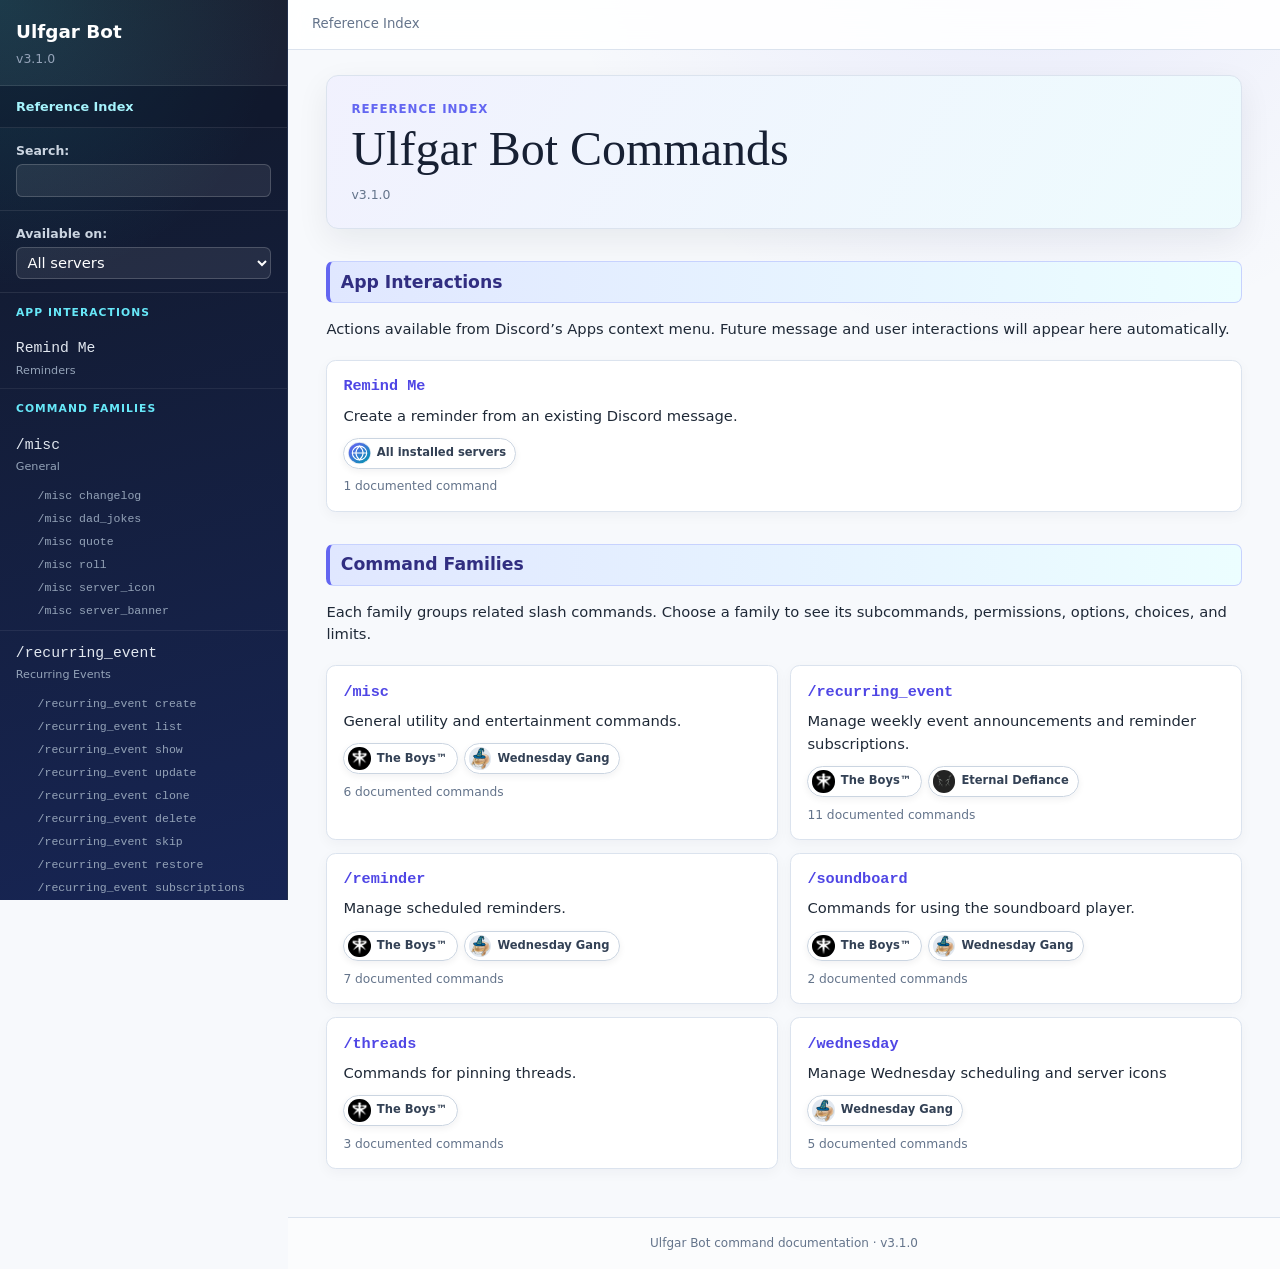
==== site/index.html @ 9d8c9918 "Page updates for v3.1.0" ====
<!doctype html>
<html lang="en">
  <head>
    <meta charset="utf-8">
    <meta name="viewport" content="width=device-width, initial-scale=1">
    <meta name="theme-color" content="#111827">
    <meta
      name="description"
      content="Reference documentation for the public Ulfgar Bot command families and subcommands."
    >
    <title>Ulfgar Bot Command Reference</title>
    <link rel="stylesheet" href="assets/styles.css">
    <script src="assets/app.js" defer></script>
  </head>
  <body>
    <a class="skip-link" href="#content">Skip to documentation</a>

    <aside class="nav-panel" aria-label="Command family index">
      <header class="nav-header">
        <a class="project-name" href="./">Ulfgar Bot</a>
        <span id="nav-version">Command reference</span>
      </header>

      <div class="nav-tabs" aria-hidden="true">
        <strong>Reference Index</strong>
      </div>

      <div class="nav-search">
        <label for="family-search">Search:</label>
        <input id="family-search" type="search" autocomplete="off">
      </div>

      <div class="nav-filter">
        <label for="server-filter">Available on:</label>
        <select id="server-filter">
          <option value="">All servers</option>
        </select>
      </div>

      <nav>
        <ul id="family-list" class="family-list" aria-busy="true"></ul>
      </nav>
    </aside>

    <div class="document-panel">
      <header class="toolbar">
        <div id="breadcrumb" class="breadcrumb">
          <a href="./">Index</a>
        </div>
        <button id="nav-toggle" class="nav-toggle" type="button" aria-expanded="false">
          Command families
        </button>
      </header>

      <main id="content" tabindex="-1">
        <section id="loading-state" class="notice">
          <h1>Loading command reference…</h1>
        </section>

        <section id="error-state" class="notice notice--error" hidden>
          <h1>The command reference could not be loaded</h1>
          <p>Please refresh the page or report the problem in the site repository.</p>
        </section>

        <article id="documentation" hidden></article>
      </main>

      <footer>
        <p id="footer-version">Generated command documentation</p>
      </footer>
    </div>
  </body>
</html>
---- site/assets/styles.css ----
:root {
  --ink: #1f2937;
  --muted: #64748b;
  --border: #dbe3ee;
  --soft-border: #e8edf4;
  --panel: #111827;
  --surface: #fff;
  --canvas: #f7f9fc;
  --code: #111827;
  --link: #4f46e5;
  --link-hover: #3730a3;
  --accent: #6366f1;
  --accent-bright: #22d3ee;
  --shadow: 0 0.7rem 2rem rgb(15 23 42 / 7%);
  --nav-width: 18rem;
  color: var(--ink);
  background: var(--canvas);
  font-family: Inter, ui-sans-serif, system-ui, -apple-system, BlinkMacSystemFont,
    "Segoe UI", sans-serif;
}

* {
  box-sizing: border-box;
}

html {
  scroll-behavior: smooth;
}

body {
  min-width: 19rem;
  margin: 0;
  color: var(--ink);
  background:
    radial-gradient(circle at 80% -10%, rgb(99 102 241 / 10%), transparent 30rem),
    var(--canvas);
  font-size: 0.92rem;
  line-height: 1.55;
}

a {
  color: var(--link);
  text-decoration: none;
}

a:hover {
  color: var(--link-hover);
  text-decoration: underline;
}

code,
.signature,
.summary-signature,
.family-name,
.parameter-name,
.parameter-type {
  font-family: Menlo, Monaco, Consolas, "Liberation Mono", monospace;
}

.skip-link {
  position: fixed;
  z-index: 20;
  top: 0.5rem;
  left: 0.5rem;
  padding: 0.55rem 0.8rem;
  color: white;
  background: var(--accent);
  border-radius: 0.4rem;
  transform: translateY(-180%);
}

.skip-link:focus {
  transform: translateY(0);
}

.nav-panel {
  position: fixed;
  z-index: 5;
  inset: 0 auto 0 0;
  width: var(--nav-width);
  overflow-y: auto;
  color: #cbd5e1;
  background:
    radial-gradient(circle at 0 0, rgb(34 211 238 / 14%), transparent 18rem),
    linear-gradient(165deg, #111827, #172554);
  border-right: 1px solid #24314c;
}

.nav-header {
  padding: 1.1rem 1rem;
  background: rgb(255 255 255 / 4%);
  border-bottom: 1px solid rgb(255 255 255 / 10%);
}

.project-name {
  display: block;
  color: white;
  font-size: 1.15rem;
  font-weight: 700;
}

.project-name:hover {
  color: white;
  text-decoration: none;
}

.nav-header span {
  display: block;
  margin-top: 0.15rem;
  color: #94a3b8;
  font-size: 0.78rem;
}

.nav-tabs {
  padding: 0.65rem 1rem;
  color: #a5f3fc;
  background: rgb(15 23 42 / 38%);
  border-bottom: 1px solid rgb(255 255 255 / 9%);
  font-size: 0.8rem;
}

.nav-search,
.nav-filter {
  padding: 0.8rem 1rem;
  border-bottom: 1px solid rgb(255 255 255 / 9%);
}

.nav-search label,
.nav-filter label {
  display: block;
  margin-bottom: 0.25rem;
  color: #cbd5e1;
  font-size: 0.78rem;
  font-weight: 700;
}

.nav-search input,
.nav-filter select {
  width: 100%;
  min-height: 2rem;
  padding: 0.25rem 0.4rem;
  color: white;
  background: rgb(255 255 255 / 8%);
  border: 1px solid rgb(255 255 255 / 18%);
  border-radius: 0.4rem;
  font: inherit;
}

.nav-filter select {
  color-scheme: light;
}

.nav-filter option {
  color: #172033;
  background: #f8fafc;
}

.nav-filter option:checked {
  color: #0f172a;
  background: #93c5fd;
}

.family-list,
.subcommand-list {
  margin: 0;
  padding: 0;
  list-style: none;
}

.family-list > li {
  border-bottom: 1px solid rgb(255 255 255 / 7%);
}

.family-list > .nav-group-title {
  padding: 0.75rem 1rem 0.35rem;
  color: #67e8f9;
  border-bottom: 0;
  font-size: 0.67rem;
  font-weight: 800;
  letter-spacing: 0.1em;
  text-transform: uppercase;
}

.family-list > li > a {
  display: block;
  padding: 0.58rem 1rem 0.58rem 0.8rem;
  color: #e2e8f0;
  border-left: 0.2rem solid transparent;
}

.family-list > li > a:hover,
.family-list > li > a[aria-current="page"] {
  color: white;
  background: linear-gradient(90deg, rgb(99 102 241 / 28%), rgb(34 211 238 / 7%));
  border-left-color: var(--accent-bright);
  text-decoration: none;
}

.family-list small {
  display: block;
  margin-top: 0.1rem;
  color: #94a3b8;
  font-size: 0.7rem;
}

.subcommand-list {
  padding: 0 0 0.5rem 1.85rem;
}

.subcommand-list a {
  display: block;
  padding: 0.16rem 0.5rem;
  color: #94a3b8;
  font-family: Menlo, Monaco, Consolas, "Liberation Mono", monospace;
  font-size: 0.72rem;
  overflow-wrap: anywhere;
}

.subcommand-list a:hover {
  color: #a5f3fc;
}

.document-panel {
  min-height: 100vh;
  margin-left: var(--nav-width);
}

.toolbar {
  position: sticky;
  z-index: 3;
  top: 0;
  display: flex;
  min-height: 3.1rem;
  padding: 0.75rem 1.5rem;
  align-items: center;
  justify-content: space-between;
  background: rgb(255 255 255 / 88%);
  border-bottom: 1px solid var(--border);
  backdrop-filter: blur(0.8rem);
}

.breadcrumb {
  color: var(--muted);
  font-size: 0.83rem;
}

.nav-toggle {
  display: none;
  padding: 0.4rem 0.6rem;
  color: var(--ink);
  background: white;
  border: 1px solid var(--border);
  border-radius: 0.4rem;
}

#content {
  width: min(66rem, 100%);
  min-height: calc(100vh - 7rem);
  padding: 1.6rem clamp(1rem, 3vw, 2.5rem) 3rem;
}

.object-header {
  margin-bottom: 2rem;
  padding: 1.5rem;
  background:
    linear-gradient(120deg, rgb(99 102 241 / 9%), rgb(34 211 238 / 8%)),
    var(--surface);
  border: 1px solid var(--border);
  border-radius: 0.75rem;
  box-shadow: var(--shadow);
}

.object-kind {
  margin: 0 0 0.15rem;
  color: var(--accent);
  font-size: 0.74rem;
  font-weight: 750;
  letter-spacing: 0.08em;
  text-transform: uppercase;
}

h1 {
  margin: 0;
  color: #172033;
  font-family: ui-serif, Georgia, Cambria, "Times New Roman", serif;
  font-size: clamp(2rem, 5vw, 3rem);
  font-weight: 500;
  line-height: 1.18;
}

.defined-in {
  margin: 0.45rem 0 0;
  color: var(--muted);
  font-size: 0.78rem;
}

.server-pills {
  display: flex;
  flex-wrap: wrap;
  gap: 0.4rem;
  margin-top: 0.8rem;
}

.server-pill {
  display: inline-flex;
  min-height: 1.9rem;
  padding: 0.2rem 0.58rem 0.2rem 0.25rem;
  color: #334155;
  align-items: center;
  gap: 0.38rem;
  background: rgb(255 255 255 / 82%);
  border: 1px solid #cbd5e1;
  border-radius: 999px;
  box-shadow: 0 0.15rem 0.45rem rgb(15 23 42 / 6%);
  font-size: 0.72rem;
  font-weight: 700;
}

.server-pill img {
  width: 1.4rem;
  height: 1.4rem;
  flex: 0 0 auto;
  object-fit: cover;
  background: #e2e8f0;
  border-radius: 50%;
}

.family-index-item .server-pills {
  margin-top: 0.65rem;
}

.doc-section {
  margin-top: 2rem;
}

.section-title {
  margin: 0 0 0.9rem;
  padding: 0.42rem 0.65rem;
  color: #312e81;
  background: linear-gradient(90deg, #e0e7ff, #ecfeff);
  border: 1px solid #c7d2fe;
  border-left: 0.25rem solid var(--accent);
  border-radius: 0.45rem;
  font-size: 1.08rem;
}

.prose > p,
.doc-section > p {
  max-width: 58rem;
}

.summary-table {
  width: 100%;
  overflow: hidden;
  background: var(--surface);
  border: 1px solid var(--border);
  border-collapse: separate;
  border-spacing: 0;
  border-radius: 0.55rem;
  box-shadow: 0 0.3rem 1rem rgb(15 23 42 / 4%);
}

.summary-table td {
  padding: 0.55rem 0.65rem;
  border-bottom: 1px solid var(--soft-border);
  vertical-align: top;
}

.summary-table tr:last-child td {
  border-bottom: 0;
}

.summary-table tr:nth-child(odd) {
  background: #f8fafc;
}

.summary-signature {
  width: 48%;
  font-size: 0.82rem;
  overflow-wrap: anywhere;
}

.method-detail {
  margin: 0 0 2.3rem;
  scroll-margin-top: 4.3rem;
}

.signature {
  margin: 0;
  padding: 0.58rem 0.75rem;
  color: #cbd5e1;
  background: var(--code);
  border: 1px solid #273449;
  border-radius: 0.45rem;
  font-size: 0.9rem;
  font-weight: 400;
  overflow-wrap: anywhere;
  box-shadow: 0 0.25rem 0.8rem rgb(15 23 42 / 8%);
}

.signature strong {
  color: #67e8f9;
}

.discussion {
  margin: 0.85rem 0;
}

.discussion p {
  margin: 0.4rem 0;
}

.tags {
  margin: 1rem 0;
}

.tag-title {
  margin: 0.8rem 0 0.15rem;
  font-weight: 700;
}

.tags ul {
  margin: 0.2rem 0 0.6rem;
  padding-left: 1.8rem;
}

.tags code,
.parameter-type {
  padding: 0.08rem 0.28rem;
  color: #5b21b6;
  background: #f3e8ff;
  border-radius: 0.25rem;
}

.parameter-list > li {
  margin-bottom: 0.75rem;
}

.parameter-heading {
  display: flex;
  flex-wrap: wrap;
  gap: 0.45rem;
  align-items: baseline;
}

.parameter-name {
  font-weight: 700;
}

.parameter-heading em {
  color: var(--muted);
  font-size: 0.78rem;
}

.parameter-list p {
  margin: 0.15rem 0;
}

.constraint {
  color: var(--muted);
  font-size: 0.8rem;
}

.family-index {
  display: grid;
  grid-template-columns: repeat(auto-fit, minmax(min(100%, 20rem), 1fr));
  gap: 0.8rem;
  margin-top: 1.2rem;
}

.family-index-item {
  padding: 0.9rem 1rem;
  background: var(--surface);
  border: 1px solid var(--border);
  border-radius: 0.6rem;
  box-shadow: 0 0.25rem 0.8rem rgb(15 23 42 / 4%);
  transition: border-color 120ms ease-out, box-shadow 120ms ease-out, transform 120ms ease-out;
}

.family-index-item:hover {
  border-color: #a5b4fc;
  box-shadow: var(--shadow);
  transform: translateY(-0.12rem);
}

.family-index-item h3,
.family-index-item p {
  margin: 0;
}

.family-index-item h3 {
  font-family: Menlo, Monaco, Consolas, "Liberation Mono", monospace;
  font-size: 0.95rem;
}

.family-index-item p {
  margin-top: 0.35rem;
}

.family-index-item small {
  display: block;
  margin-top: 0.55rem;
  color: var(--muted);
}

.notice {
  padding: 2rem 0;
}

.notice--error {
  color: #9f1239;
}

.standalone-notice {
  width: min(42rem, calc(100% - 2rem));
  margin: 10vh auto;
  padding: 2rem;
  background: var(--surface);
  border: 1px solid var(--border);
  border-radius: 0.75rem;
  box-shadow: var(--shadow);
}

footer {
  padding: 1rem 1.5rem;
  color: var(--muted);
  background: rgb(255 255 255 / 50%);
  border-top: 1px solid var(--border);
  font-size: 0.75rem;
  text-align: center;
}

footer p {
  margin: 0;
}

[hidden] {
  display: none !important;
}

input:focus,
button:focus-visible,
a:focus-visible {
  outline: 0.18rem solid var(--accent-bright);
  outline-offset: 0.12rem;
}

@media (max-width: 50rem) {
  .nav-panel {
    width: min(88vw, var(--nav-width));
    box-shadow: 0 0 2rem rgb(15 23 42 / 38%);
    transform: translateX(-110%);
    transition: transform 150ms ease-out;
  }

  .nav-panel--open {
    transform: translateX(0);
  }

  .document-panel {
    margin-left: 0;
  }

  .nav-toggle {
    display: block;
  }

  .summary-table,
  .summary-table tbody,
  .summary-table tr,
  .summary-table td {
    display: block;
  }

  .summary-signature {
    width: auto;
    padding-bottom: 0.15rem !important;
    border-bottom: 0 !important;
  }

  .summary-table td:last-child {
    padding-top: 0.15rem;
  }
}

@media (prefers-reduced-motion: reduce) {
  html {
    scroll-behavior: auto;
  }

  .nav-panel,
  .family-index-item {
    transition: none;
  }
}
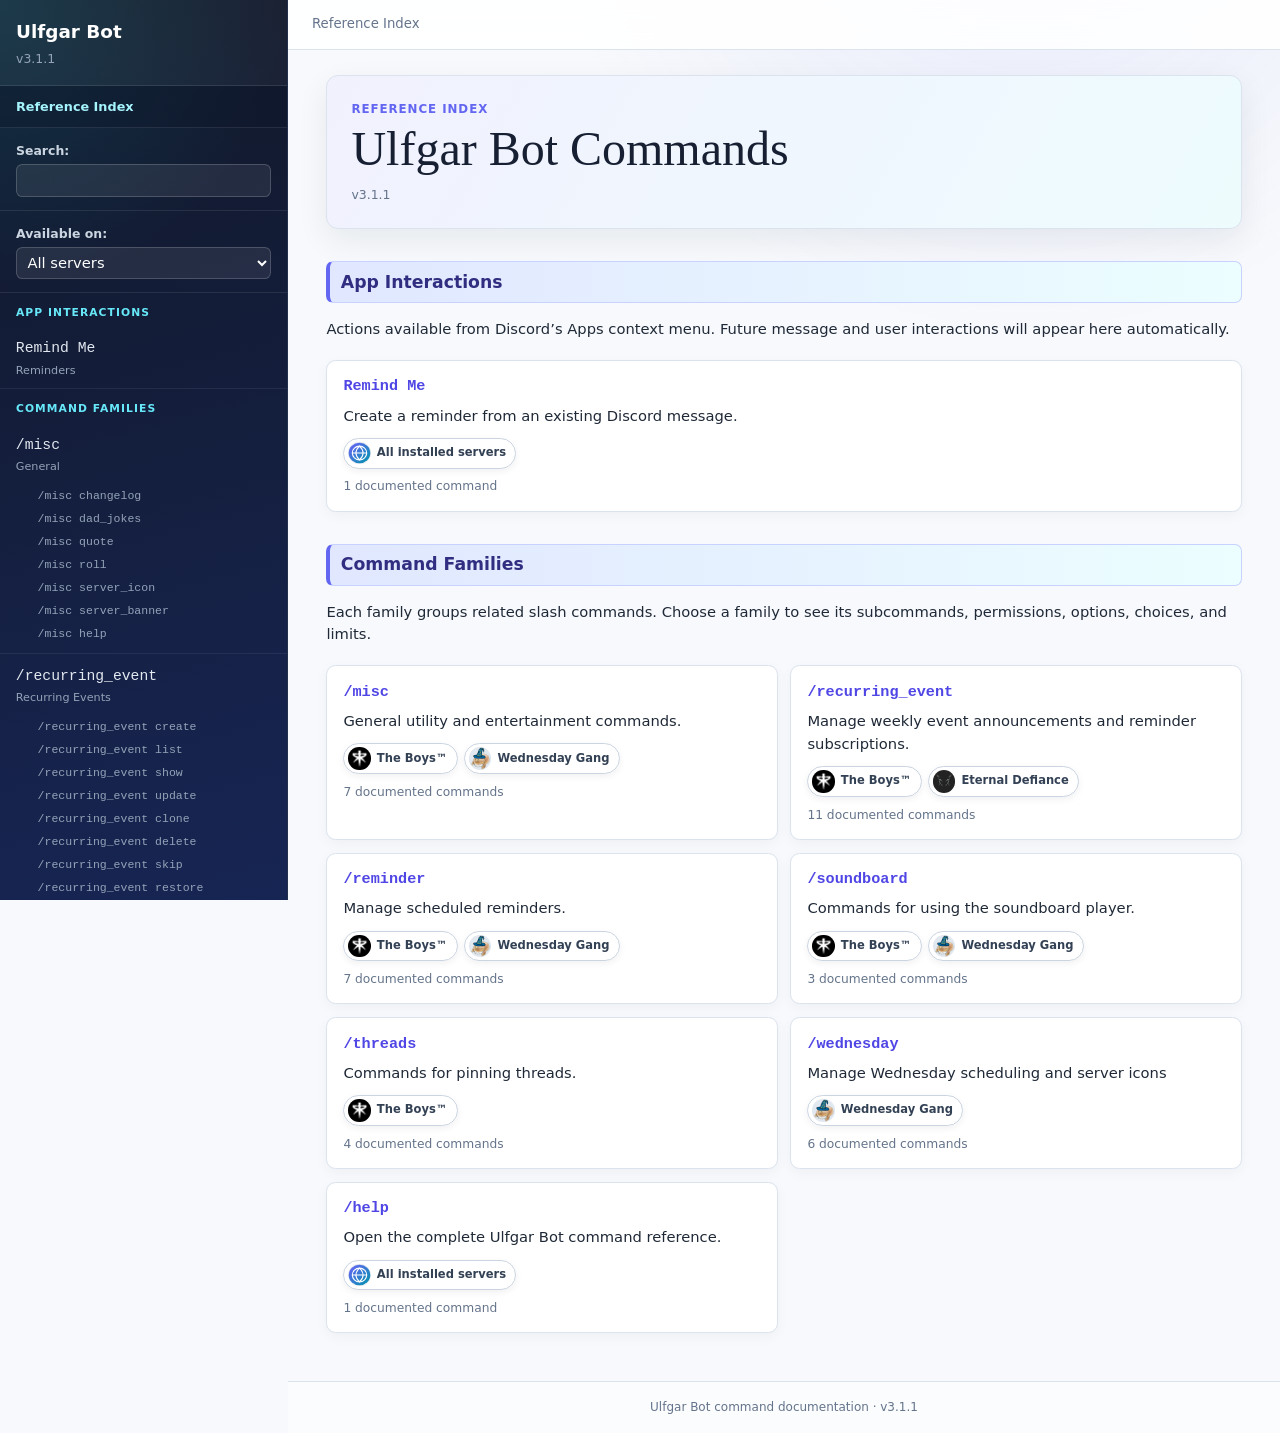
==== commit 06e89695: "Add icon" ====
--- a/site/index.html
+++ b/site/index.html
@@ -9,6 +9,7 @@
       content="Reference documentation for the public Ulfgar Bot command families and subcommands."
     >
     <title>Ulfgar Bot Command Reference</title>
+    <link rel="icon" type="image/png" href="assets/PFP.png">
     <link rel="stylesheet" href="assets/styles.css">
     <script src="assets/app.js" defer></script>
   </head>
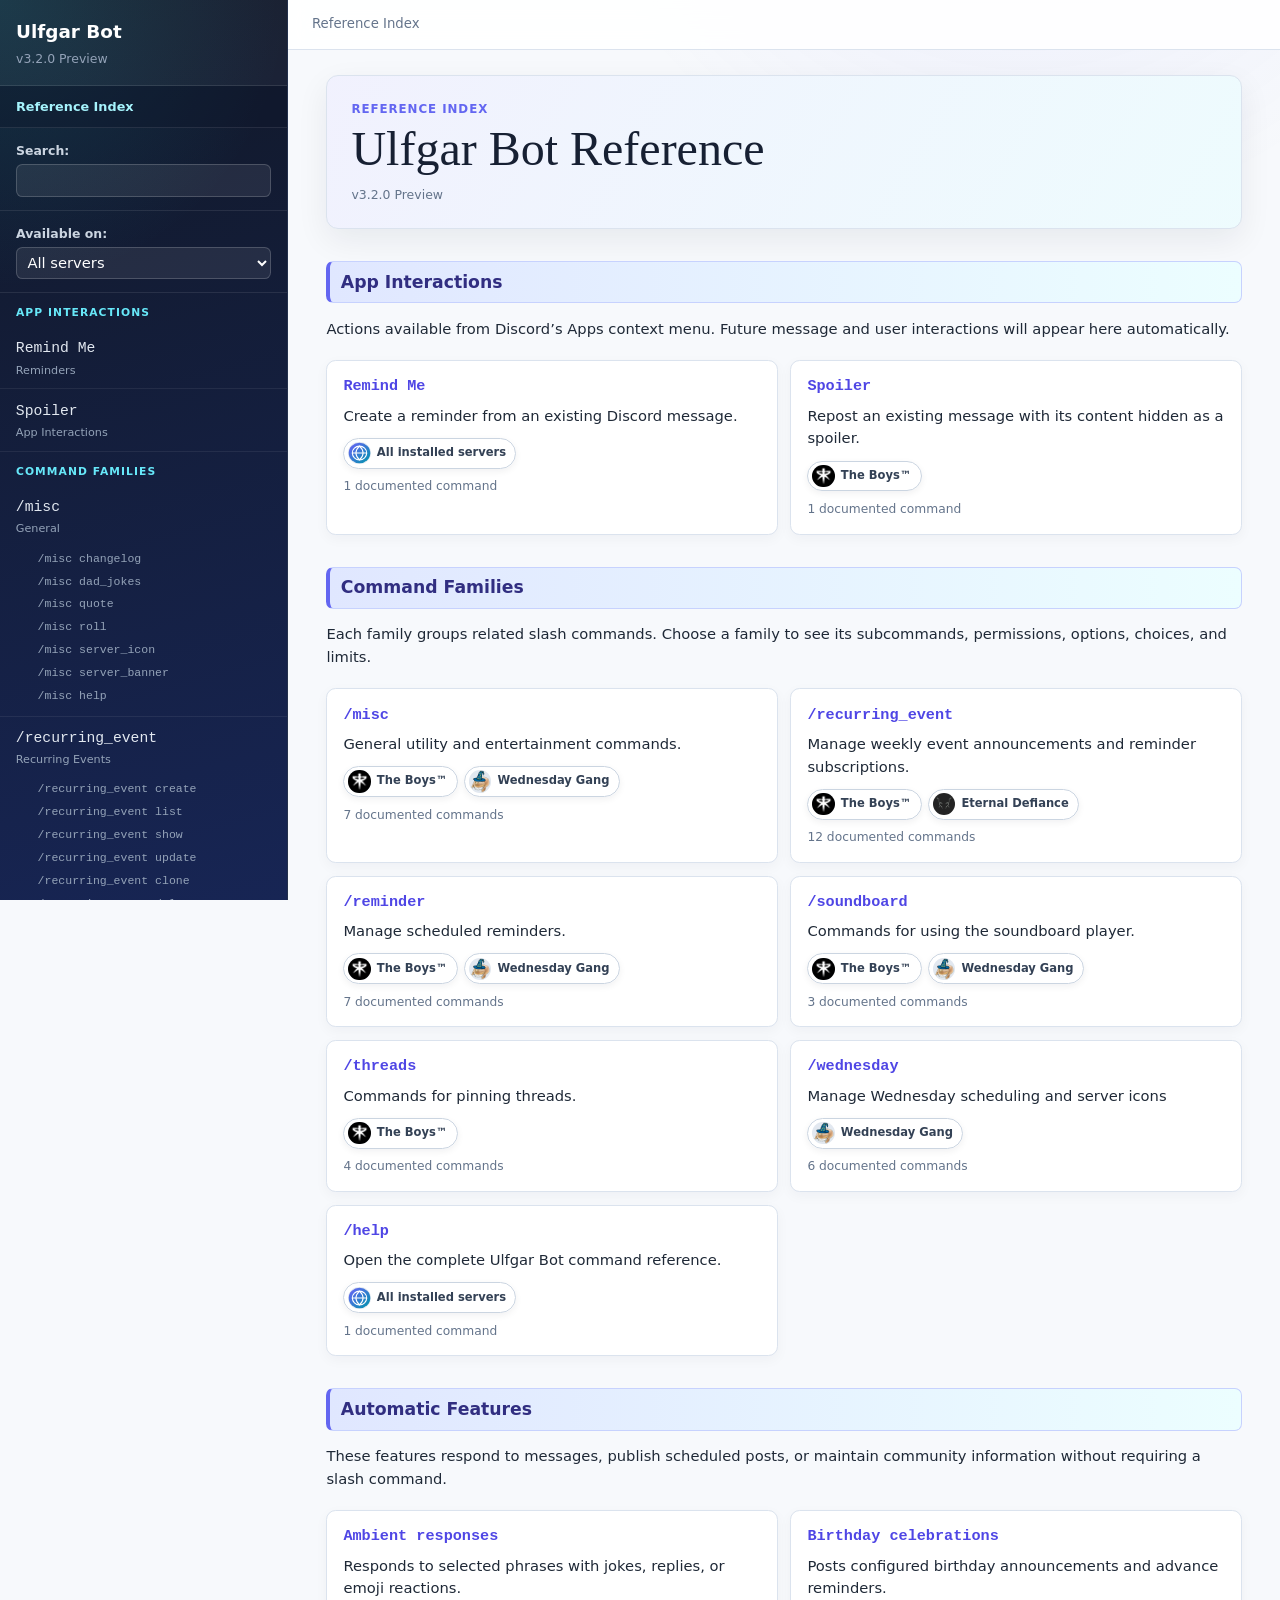
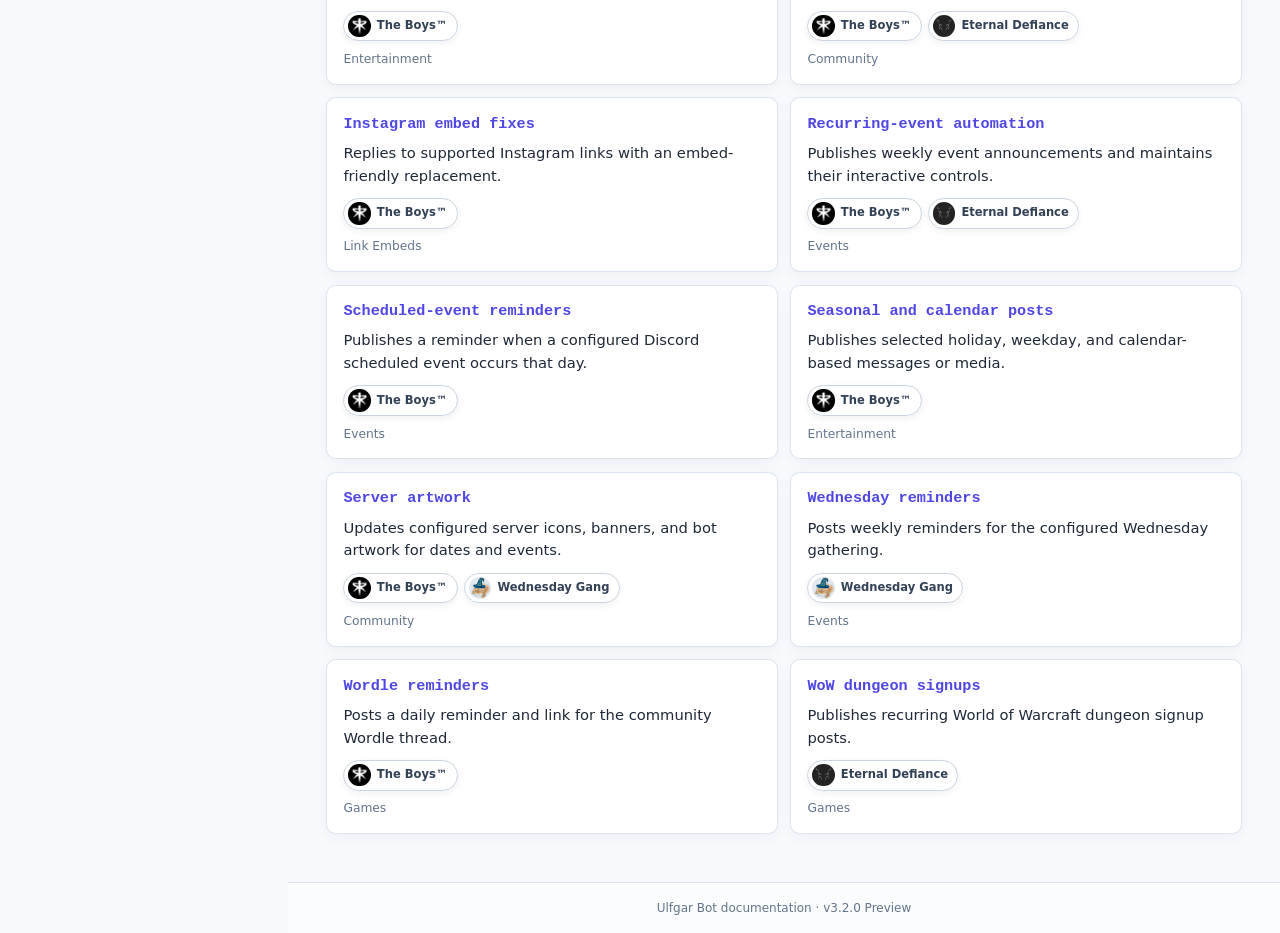
==== commit 0bd94708: "Add Automation Features" ====
--- a/site/index.html
+++ b/site/index.html
@@ -6,9 +6,9 @@
     <meta name="theme-color" content="#111827">
     <meta
       name="description"
-      content="Reference documentation for the public Ulfgar Bot command families and subcommands."
+      content="Reference documentation for Ulfgar Bot commands and automatic features."
     >
-    <title>Ulfgar Bot Command Reference</title>
+    <title>Ulfgar Bot Reference</title>
     <link rel="icon" type="image/png" href="assets/PFP.png">
     <link rel="stylesheet" href="assets/styles.css">
     <script src="assets/app.js" defer></script>
@@ -16,10 +16,10 @@
   <body>
     <a class="skip-link" href="#content">Skip to documentation</a>
 
-    <aside class="nav-panel" aria-label="Command family index">
+    <aside class="nav-panel" aria-label="Documentation index">
       <header class="nav-header">
         <a class="project-name" href="./">Ulfgar Bot</a>
-        <span id="nav-version">Command reference</span>
+        <span id="nav-version">Documentation</span>
       </header>
 
       <div class="nav-tabs" aria-hidden="true">
@@ -49,17 +49,17 @@
           <a href="./">Index</a>
         </div>
         <button id="nav-toggle" class="nav-toggle" type="button" aria-expanded="false">
-          Command families
+          Documentation
         </button>
       </header>
 
       <main id="content" tabindex="-1">
         <section id="loading-state" class="notice">
-          <h1>Loading command reference…</h1>
+          <h1>Loading documentation…</h1>
         </section>
 
         <section id="error-state" class="notice notice--error" hidden>
-          <h1>The command reference could not be loaded</h1>
+          <h1>The documentation could not be loaded</h1>
           <p>Please refresh the page or report the problem in the site repository.</p>
         </section>
 
@@ -67,7 +67,7 @@
       </main>
 
       <footer>
-        <p id="footer-version">Generated command documentation</p>
+        <p id="footer-version">Generated Ulfgar Bot documentation</p>
       </footer>
     </div>
   </body>
